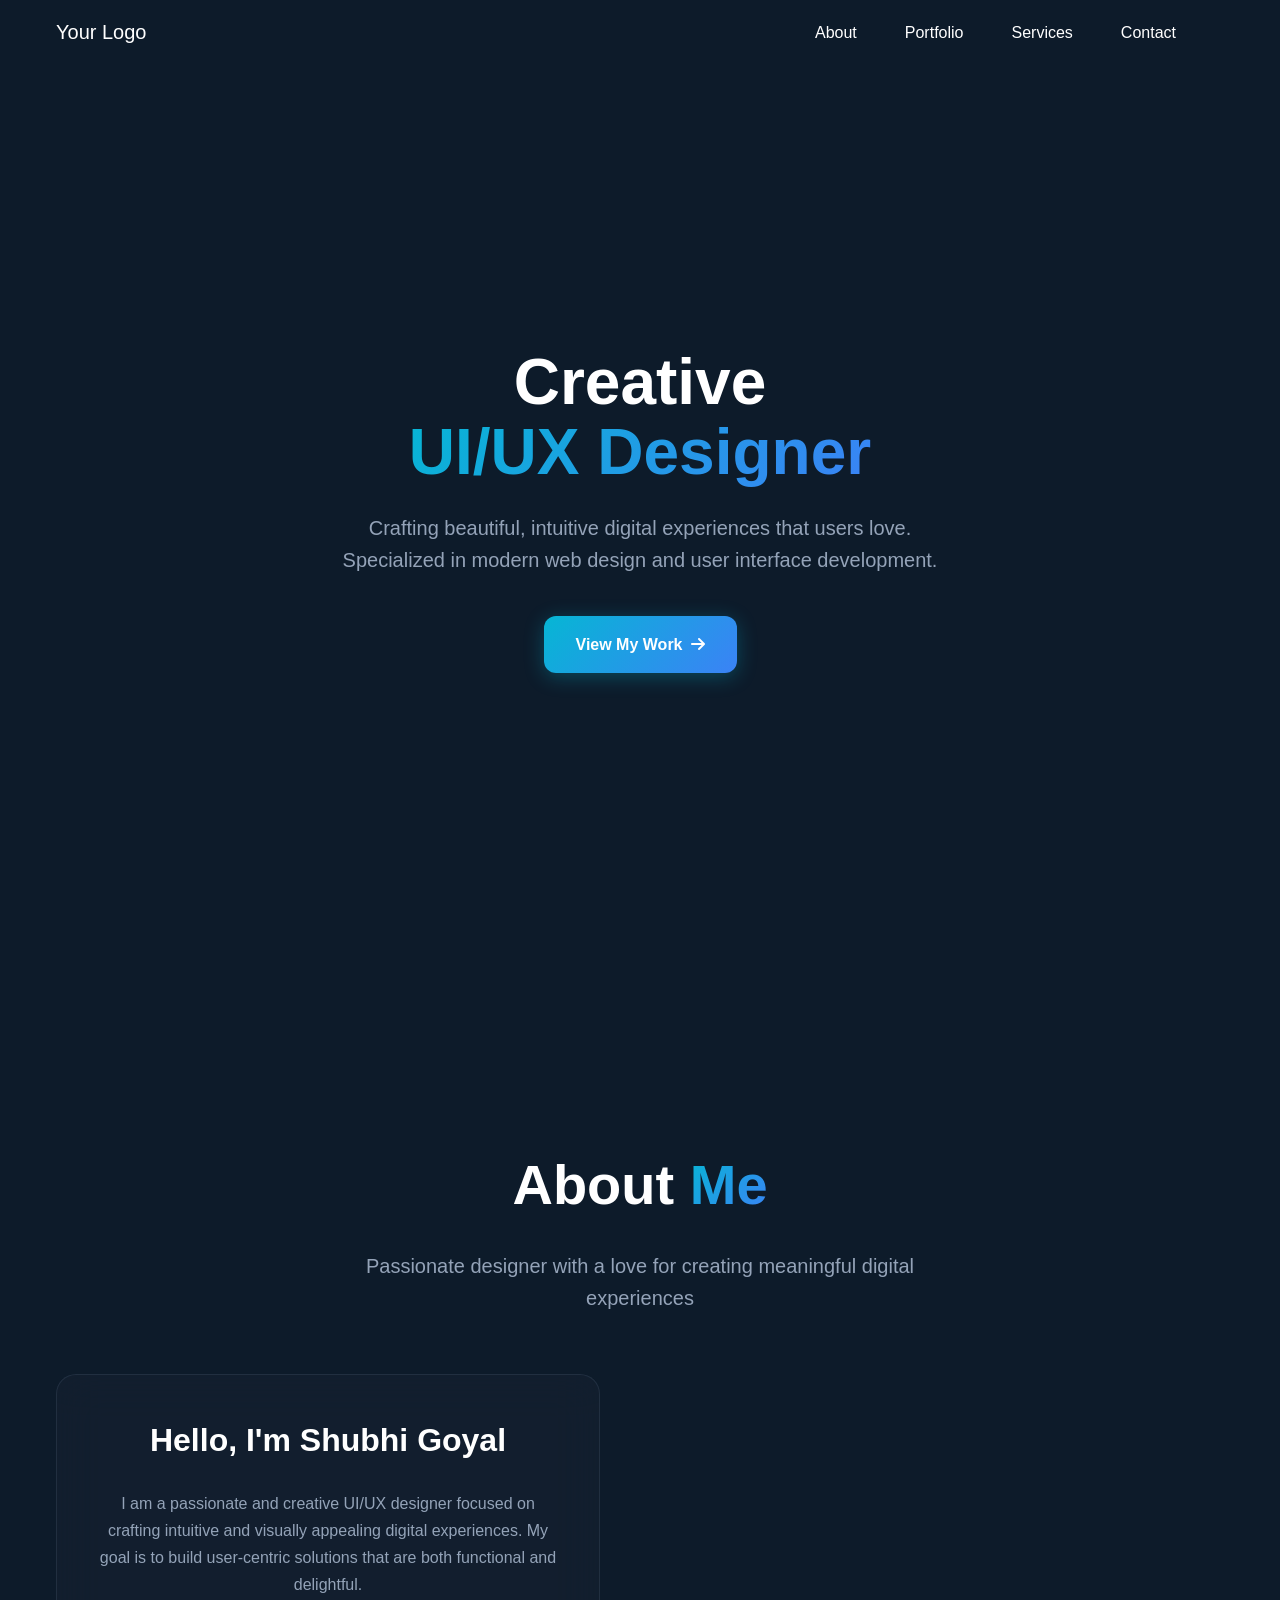
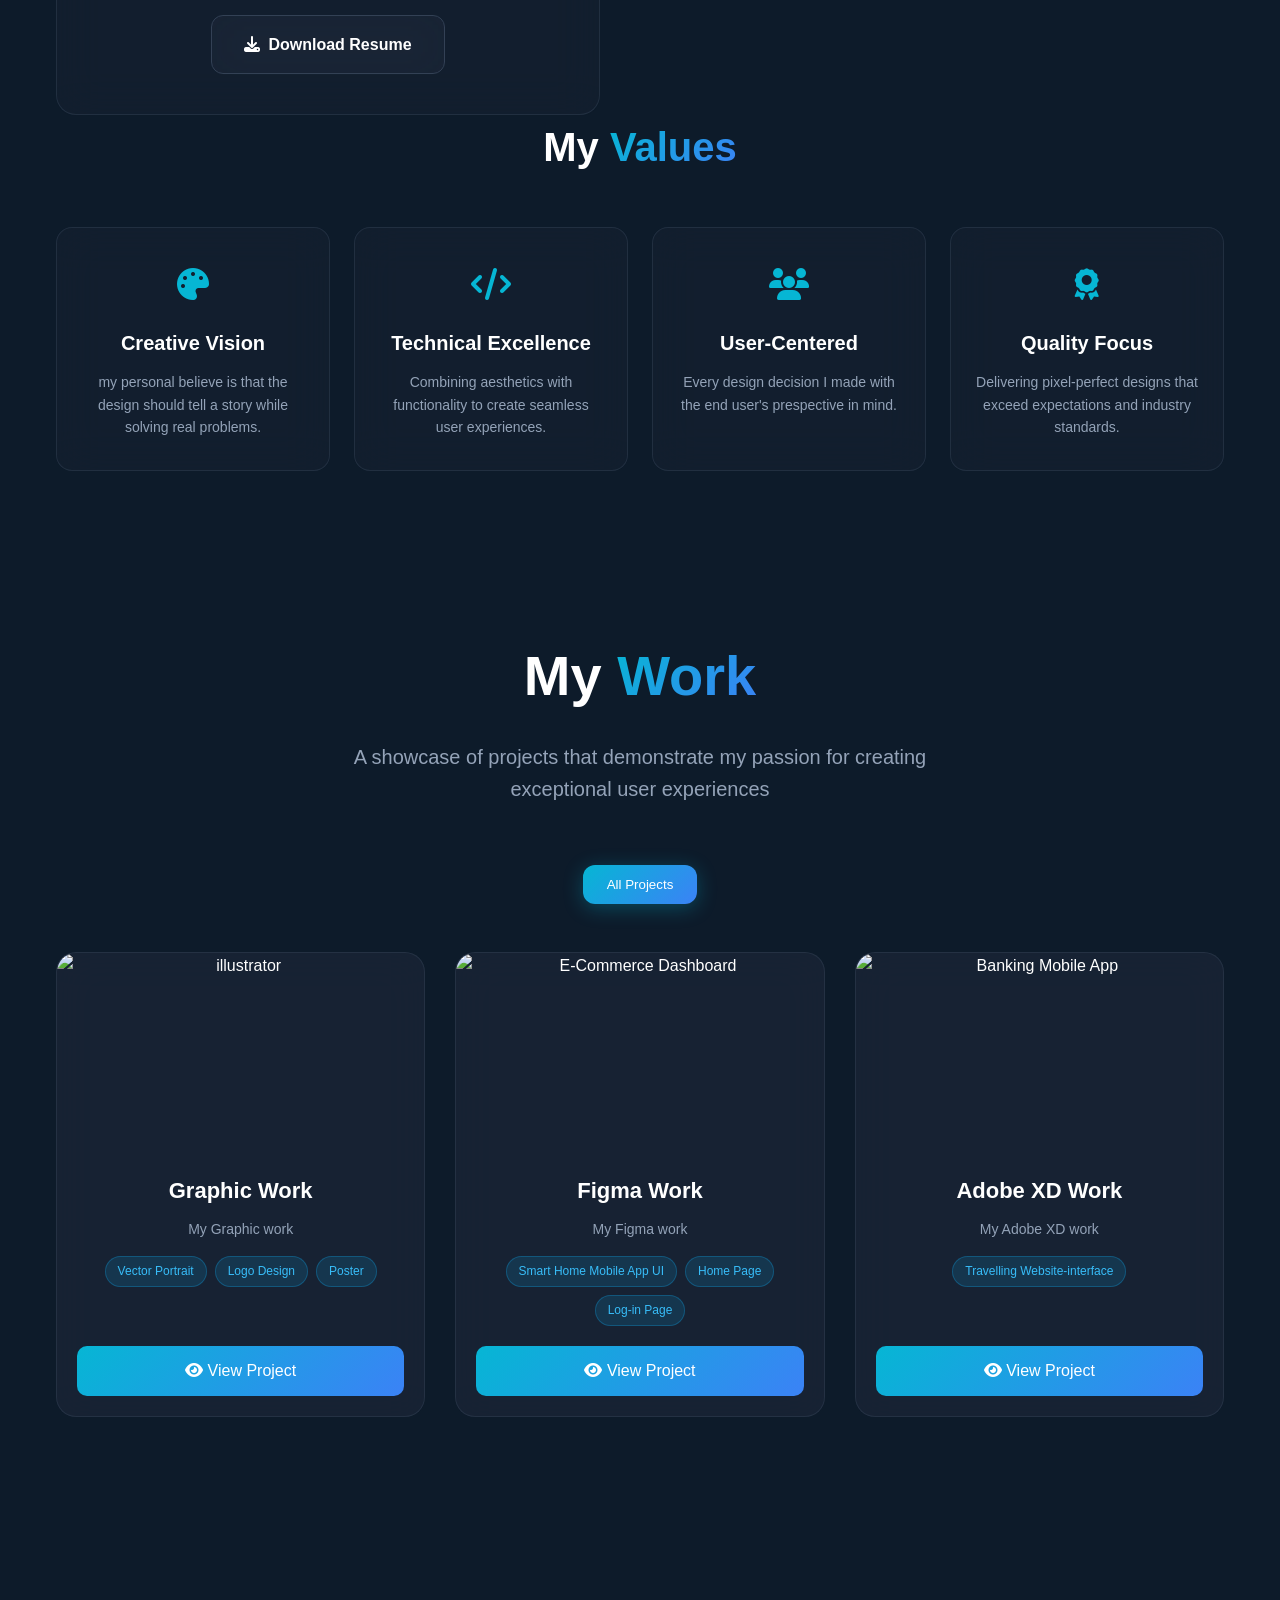
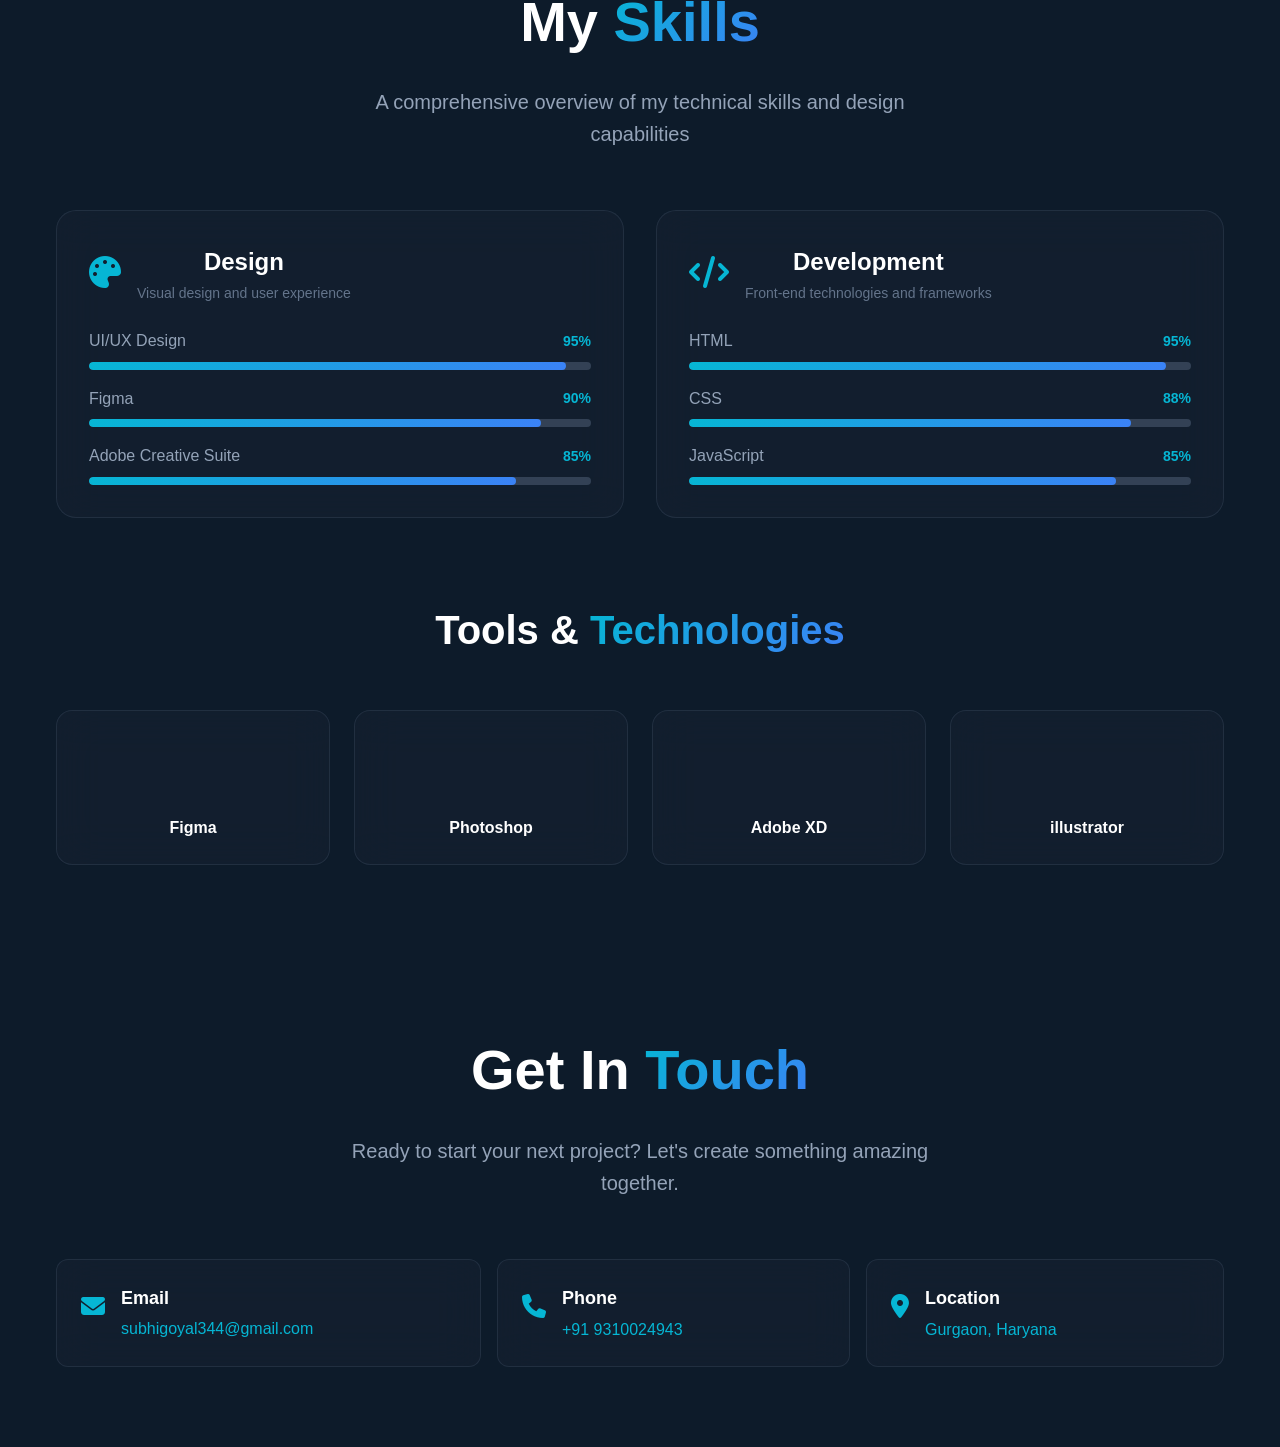
==== index.html @ f546cc97 "Add files via upload" ====
<!DOCTYPE html>
<html lang="en">
<head>
    <meta charset="UTF-8">
    <meta name="viewport" content="width=device-width, initial-scale=1.0">
    <title>Portfolio</title>
    <link rel="stylesheet" href="style.css">
    <link rel="stylesheet" href="https://cdnjs.cloudflare.com/ajax/libs/font-awesome/6.5.1/css/all.min.css">

</head>
<body>
    <nav class="nav">
        <div class="container">
            <div class="logo">
                <a href="#">Your Logo</a>
            </div>
            <div id="mainListDiv" class="main_list">
                <ul class="navlinks">
                    <li><a href="#">About</a></li>
                    <li><a href="#">Portfolio</a></li>
                    <li><a href="#">Services</a></li>
                    <li><a href="#">Contact</a></li>
                </ul>
            </div>
            <span class="navTrigger">
                <i></i>
                <i></i>
                <i></i>
            </span>
        </div>
    </nav>

    <!-- Home Section -->
     <section id="home" class="section home-section">
    <div class="container">
            <h1 class="main-title">
                    <span class="title-line">Creative</span>
                    <span class="title-line gradient-text">UI/UX Designer</span>
                </h1>
            <p class="main-description">
                    Crafting beautiful, intuitive digital experiences that users love.<br>
                    Specialized in modern web design and user interface development.
                </p>

                <div class="main-buttons">
                    <a href="#work" class="btn btn-primary">
                        View My Work
                        <i class="fas fa-arrow-right"></i>
                    </a>
                </div>
</div>
</section>

<!-- About section -->
 <section id="about" class="section about-section">
    <div class="container">
        <div class="section-header">
                <h2 class="section-title">
                    About <span class="gradient-text">Me</span>
                </h2>
                <p class="section-subtitle">
                    Passionate designer with a love for creating meaningful digital experiences
                </p>
            </div>
    

    <div class="about-sec">
                <div class="about-content">
                    <div class="about-text">
                        <div class="box">
                            <h3>Hello, I'm Shubhi Goyal</h3>
                            <div class="about-description">
                                <p>
                                    I am a passionate and creative UI/UX designer focused on crafting intuitive and
                                    visually appealing digital experiences. My goal is to build user-centric solutions
                                    that are both functional and delightful.
                                </p>

                                </p>
                                <a href="resume/SHUBHI_GOYAL_FlowCV.pdf" download="" class="btn btn-secondary">
                        <i class="fas fa-download"></i>
                        Download Resume
                                </a>
                            </div>
                        </div>
                    </div>

                </div>
                <div class="about-image">
                   <img src="./img/main.profile.png" alt="">
                </div>

            </div>
                <div class="values-section">
                <h3 class="values-title">
                    My <span class="gradient-text">Values</span>
                </h3>
                <div class="values-grid">
                    <div class="value-box">
                        <div class="value-icon">
                            <i class="fas fa-palette"></i>
                        </div>
                        <h4>Creative Vision</h4>
                        <p>my personal believe is that the design should tell a story while solving real problems.</p>
                    </div>
                    <div class="value-box">
                        <div class="value-icon">
                            <i class="fas fa-code"></i>
                        </div>
                        <h4>Technical Excellence</h4>
                        <p>Combining aesthetics with functionality to create seamless user experiences.</p>
                    </div>
                    <div class="value-box">
                        <div class="value-icon">
                            <i class="fas fa-users"></i>
                        </div>
                        <h4>User-Centered</h4>
                        <p>Every design decision I made with the end user's prespective in mind.</p>
                    </div>

                    <div class="value-box">
                        <div class="value-icon">
                            <i class="fas fa-award"></i>
                        </div>
                        <h4>Quality Focus</h4>
                        <p>Delivering pixel-perfect designs that exceed expectations and industry standards.</p>
                    </div>
                </div>
            </div>
</div>
 </section>

 <!-- Work Section -->
    <section id="work" class="section work-section">
        <div class="container">
            <div class="section-header">
                <h2 class="section-title">
                    My <span class="gradient-text">Work</span>
                </h2>
                <p class="section-subtitle">
                    A showcase of projects that demonstrate my passion for creating exceptional user experiences
                </p>
            </div>

            <div class="filter-tabs">
                <button class="filter-btn active" data-filter="all">All Projects</button>
            </div>

            <div class="projects-grid">
                <div class="project-box" data-category="illustrator">
                    <div class="project-image">
                        <img src="img/graphicwork1.png"
                            alt="illustrator">
                        
                    </div>
                    <div class="project-content">
                        <h3 class="project-title">Graphic Work</h3>
                        <p class="project-description">My Graphic work</p>
                        <div class="project-tags">
                            <span class="tag">Vector Portrait</span>
                            <span class="tag">Logo Design</span>
                            <span class="tag">Poster</span>
                        </div>
                        <a href="graphicwork.html" class="project-btn">
                            <i class="fas fa-eye"></i>
                            View Project
                        </a>
                    </div>
                </div>

                <div class="project-box" data-category="Figma">
                    <div class="project-image">
                        <img src="img/figmawork1.png"
                            alt="E-Commerce Dashboard">
                        
                    </div>
                    <div class="project-content">
                        <h3 class="project-title">Figma Work</h3>
                        <p class="project-description">My Figma work</p>
                        <div class="project-tags">
                            <span class="tag">Smart Home Mobile App UI</span>
                            <span class="tag">Home Page</span>
                            <span class="tag">Log-in Page</span>
                        </div>
                        <a href="figma.html" class="project-btn">
                            <i class="fas fa-eye"></i>
                            View Project
                        </a>
                    </div>
                </div>

                <div class="project-box" data-category="Adobe XD">
                    <div class="project-image">
                        <img src="img/xdwork.png"
                            alt="Banking Mobile App">
                        
                    </div>
                    <div class="project-content">
                        <h3 class="project-title">Adobe XD Work</h3>
                        <p class="project-description">My Adobe XD work</p>
                        <div class="project-tags">
                            <span class="tag">Travelling Website-interface</span>
                        </div>
                        <a href="adobexd.html" class="project-btn">
                            <i class="fas fa-eye"></i>
                            View Project
                        </a>
                    </div>
                </div>

                <!-- <div class="project-box" data-category="frontend">
                    <div class="project-image">
                        <img src="img/fruntend.jpg"
                            alt="SaaS Landing Page">
                        
                    </div>
                    <div class="project-content">
                        <h3 class="project-title">Frontend</h3>
                        <p class="project-description">My Frontend work</p>
                        <div class="project-tags">
                            <span class="tag">Gym website</span>
                        </div>
                        <a href="" class="project-btn">
                            <i class="fas fa-eye"></i>
                            View Project
                        </a>
                    </div>
                </div> -->
 </div>
        </div>
    </section>


     <!-- Skills Section -->
    <section id="skills" class="section skills-section">
        <div class="container">
            <div class="section-header">
                <h2 class="section-title">
                    My <span class="gradient-text">Skills</span>
                </h2>
                <p class="section-subtitle">
                    A comprehensive overview of my technical skills and design capabilities
                </p>
            </div>

            <div class="skills-grid">
                <div class="skill-category">
                    <div class="category-header">
                        <div class="category-icon">
                            <i class="fas fa-palette"></i>
                        </div>
                        <div>
                            <h3>Design</h3>
                            <p>Visual design and user experience</p>
                        </div>
                    </div>
                    <div class="skills-list">
                        <div class="skill-item">
                            <div class="skill-info">
                                <span>UI/UX Design</span>
                                <span>95%</span>
                            </div>
                            <div class="skill-bar">
                                <div class="skill-progress" style="width: 95%"></div>
                            </div>
                        </div>
                        <div class="skill-item">
                            <div class="skill-info">
                                <span>Figma</span>
                                <span>90%</span>
                            </div>
                            <div class="skill-bar">
                                <div class="skill-progress" style="width: 90%"></div>
                            </div>
                        </div>
                        <div class="skill-item">
                            <div class="skill-info">
                                <span>Adobe Creative Suite</span>
                                <span>85%</span>
                            </div>
                            <div class="skill-bar">
                                <div class="skill-progress" style="width: 85%"></div>
                            </div>
                        </div>
                    </div>
                </div>

                <div class="skill-category">
                    <div class="category-header">
                        <div class="category-icon">
                            <i class="fas fa-code"></i>
                        </div>
                        <div>
                            <h3>Development</h3>
                            <p>Front-end technologies and frameworks</p>
                        </div>
                    </div>
                    <div class="skills-list">
                        <div class="skill-item">
                            <div class="skill-info">
                                <span>HTML</span>
                                <span>95%</span>
                            </div>
                            <div class="skill-bar">
                                <div class="skill-progress" style="width: 95%"></div>
                            </div>
                        </div>
                        <div class="skill-item">
                            <div class="skill-info">
                                <span>CSS</span>
                                <span>88%</span>
                            </div>
                            <div class="skill-bar">
                                <div class="skill-progress" style="width: 88%"></div>
                            </div>
                        </div>
                        <div class="skill-item">
                            <div class="skill-info">
                                <span>JavaScript</span>
                                <span>85%</span>
                            </div>
                            <div class="skill-bar">
                                <div class="skill-progress" style="width: 85%"></div>
                            </div>
                        </div>
                    </div>
                </div>
            </div>

            <div class="tools-section">
                <h3 class="tools-title">
                    Tools & <span class="gradient-text">Technologies</span>
                </h3>
                <div class="tools-grid">
                    <div class="tool-item">
                        <div class="tool-icon figma-gradient">
                            <i class=""></i>
                        </div>
                        <h4>Figma</h4>
                    </div>
                    <div class="tool-item">
                        <div class="tool-icon photoshop-gradient">
                            <i class=""></i>
                        </div>
                        <h4>Photoshop</h4>
                    </div>
                    <div class="tool-item">
                        <div class="tool-icon adobe-gradient">
                            <i class=""></i>
                        </div>
                        <h4>Adobe XD</h4>
                    </div>
                    <div class="tool-item">
                        <div class="tool-icon illustrator-gradient">
                            <i class=""></i>
                        </div>
                        <h4>illustrator</h4>
                    </div>
                </div>
            </div>
        </div>
    </section>



    <!-- Contact Section -->
    <section id="contact" class="section contact-section">
        <div class="container">
            <div class="section-header">
                <h2 class="section-title">
                    Get In <span class="gradient-text">Touch</span>
                </h2>
                <p class="section-subtitle">
                    Ready to start your next project? Let's create something amazing together.
                </p>
            </div>
            
                
                
                <div class="contact-info">
                        <div class="contact-method">
                            <div class="method-icon">
                                <i class="fas fa-envelope"></i>
                            </div>
                            <div class="method-info">
                                <h4>Email</h4>
                                <!-- <p>Drop me a line anytime</p> -->
                                <span>subhigoyal344@gmail.com</span>
                            </div>
                        </div>
                        
                        <div class="contact-method">
                            <div class="method-icon">
                                <i class="fas fa-phone"></i>
                            </div>
                            <div class="method-info">
                                <h4>Phone</h4>
                                <!-- <p>Call for urgent projects</p> -->
                                <span>+91 9310024943</span>
                            </div>
                        </div>
                        
                        <div class="contact-method">
                            <div class="method-icon">
                                <i class="fas fa-map-marker-alt"></i>
                            </div>
                            <div class="method-info">
                                <h4>Location</h4>
                                <!-- <p>Based in India</p> -->
                                <span>Gurgaon, Haryana</span>
                            </div>
                        </div>
            </div>
        </div>
    </section> 
   <script src="https://ajax.googleapis.com/ajax/libs/jquery/3.1.1/jquery.min.js"></script>

    <script>
        $(window).scroll(function() {
            if ($(document).scrollTop() > 50) {
                $('.nav').addClass('affix');
                console.log("OK");
            } else {
                $('.nav').removeClass('affix');
            }
        });
        
        $('.navTrigger').click(function () {
        $(this).toggleClass('active');
        console.log("Clicked menu");
        $("#mainListDiv").toggleClass("show_list");
        $("#mainListDiv").fadeIn();

});
</script>

</body>
</html>
---- style.css ----
*{
margin:0;
padding:0;
box-sizing:border-box;
font-family:sans-serif;
}

html {
    scroll-behavior: smooth;
}

body {
    font-family: 'Inter', -apple-system, BlinkMacSystemFont, 'Segoe UI', Roboto, sans-serif;
    line-height: 1.6;
    color: #ffffff;
    background: linear-gradient(135deg, #0f172a 0%, #1e293b 50%, #0f172a 100%);
    min-height: 100vh;
}

/* Utility Classes */
.container {
    max-width: 1200px;
    margin: 0 auto;
    padding: 0 16px;
}

.gradient-text {
    background: linear-gradient(135deg, #06b6d4, #3b82f6);
    -webkit-background-clip: text;
    -webkit-text-fill-color: transparent;
    background-clip: text;
}

.section {
    /* min-height: 100vh; */
    padding: 80px 0px !important;
    position: relative;
}

.section-header {
    text-align: center;
    margin-bottom: 60px;
}

.section-title {
    font-size: 3.5rem;
    font-weight: 700;
    margin-bottom: 20px;
    opacity: 0;
    animation: slideUp 0.8s ease-out 0.2s forwards;
}

.section-subtitle {
    font-size: 1.25rem;
    color: #94a3b8;
    max-width: 600px;
    margin: 0 auto;
    opacity: 0;
    animation: slideUp 0.8s ease-out 0.4s forwards;
}

/* Navigation */

.nav {
    width: 100%;
    height: 65px;
    position: fixed;
    line-height: 65px;
    text-align: center;
    z-index: 9999;
}


.affix {
    padding: 0;
    background-color: #111111c2;
}


.nav div.logo {
    float: left;
    width: auto;
    height: auto;
}

.nav div.logo a {
    text-decoration: none;
    color: #fff;
    font-size: 20px;
}

.nav div.logo a:hover {
    color: #ccc;
}

.nav div.main_list {
    height: 65px;
    float: right;
}

.nav div.main_list ul {
    width: 100%;
    height: 65px;
    display: flex;
    list-style: none;
    margin: 0;
    padding: 0;
}

.nav div.main_list ul li {
    width: auto;
    height: 65px;
    padding: 0;
    padding-right: 3rem;
}

.nav div.main_list ul li a {
    text-decoration: none;
    color: #fff;
    line-height: 65px;
    font-size: 16px;
    
}

.nav div.main_list ul li a:hover {
    color: #ccc;
}


body{
background:#0f172a;
color:white;
}

/* home section */
.home-section .container{
    height: 100vh;
    width: 100%;
    padding-top: 20px;
    display: flex;
    justify-content: center;
    flex-direction: column;
    text-align: center;
    align-items: center;
}
.main-title{
    position: relative;
    /* height: 100vh; */
    text-align: center;
    justify-content: center;
    align-items: center;
    text-align: center;
    font-size: 64px;
    font-weight: 700;
    line-height: 1.1;
    margin-bottom: 24px;
}
.title-line{
    display: block;
    /* margin-bottom: 10px; */
}
.title-line:first-child {
    animation: slideUp 0.8s ease-out 0.2s forwards;
}

.title-line:last-child {
    animation: slideUp 0.8s ease-out 0.4s forwards;
}

.main-description {
    font-size: 20px;
    color: #94a3b8;
    margin-bottom: 40px;
    line-height: 1.6;
    /* opacity: 0; */
    animation: slideUp 0.8s ease-out 0.6s forwards;
}

.main-buttons {
    display: flex;
    gap: 16px;
    justify-content: center;
    margin-bottom: 60px;
    opacity: 0;
    animation: slideUp 0.8s ease-out 1s forwards;
}

.btn {
    display: inline-flex;
    align-items: center;
    gap: 8px;
    padding: 16px 32px;
    border-radius: 12px;
    font-weight: 600;
    text-decoration: none;
    border: none;
    cursor: pointer;
    transition: all 0.3s ease;
    font-size: 1rem;
}

.btn-primary {
    background: linear-gradient(135deg, #06b6d4, #3b82f6);
    color: #ffffff;
    box-shadow: 0 4px 20px rgba(6, 182, 212, 0.3);
}

.btn-primary:hover {
    transform: translateY(-2px);
    box-shadow: 0 8px 30px rgba(6, 182, 212, 0.4);
}


/* About section */
.about-sec{
    display: flex;
    justify-content: space-between;
    align-items: center;
    gap: 80px;
}
.about-content {
    flex: 1;
    gap: 60px;
    align-items: center;
    display: flex;
    max-width: 600px;
    /* margin-left: 40px; */
}

.box{
    background: rgba(30, 41, 59, 0.3);
    backdrop-filter: blur(20px);
    border: 1px solid rgba(51, 65, 85, 0.5);
    text-align: center;
    border-radius: 20px;
    padding: 40px;
    transition: all 0.3s ease;
}

.box:hover {
    border-color: rgba(6, 182, 212, 0.3);
    background: rgba(51, 65, 85, 0.3);
}

.box h3 {
    font-size: 32px;
    font-weight: 700;
    color: #ffffff;
    margin-bottom: 24px;
}

.about-description p {
    color: #94a3b8;
    margin-bottom: 16px;
    line-height: 1.7;
}
.about-text{
    flex: 1;
}

.about-image {
    display: flex;
    justify-content: center;
    flex: 1;
    margin-bottom: 80px;
    /* width: 350px;
    height: 250px;
    max-width: 100%; */
}
.about-image img{
    width: 320px;
    max-width: 100%;
}
.btn-secondary {
    background: rgba(30, 41, 59, 0.5);
    backdrop-filter: blur(20px);
    color: #ffffff;
    border: 1px solid #334155;
}

.btn-secondary:hover {
    background: rgba(51, 65, 85, 0.5);
    border-color: #475569;
    transform: translateY(-2px);
}


.values-section {
    text-align: center;
}

.values-title {
    font-size: 2.5rem;
    font-weight: 700;
    margin-bottom: 48px;
}

.values-grid {
    display: grid;
    grid-template-columns: repeat(auto-fit, minmax(250px, 1fr));
    gap: 24px;
}

.value-box {
    background: rgba(30, 41, 59, 0.3);
    backdrop-filter: blur(20px);
    border: 1px solid rgba(51, 65, 85, 0.5);
    border-radius: 16px;
    padding: 32px 24px;
    text-align: center;
    transition: all 0.3s ease;
}

.value-box:hover {
    border-color: rgba(6, 182, 212, 0.3);
    background: rgba(51, 65, 85, 0.3);
    transform: scale(1.05);
}

.value-icon {
    color: #06b6d4;
    font-size: 2rem;
    margin-bottom: 16px;
    transition: transform 0.3s ease;
}

.value-box:hover .value-icon {
    transform: scale(1.1);
}

.value-box h4 {
    font-size: 1.25rem;
    font-weight: 600;
    color: #ffffff;
    margin-bottom: 12px;
}

.value-box p {
    color: #94a3b8;
    font-size: 0.875rem;
    line-height: 1.6;
}



/* Work Section */
.projects-grid a{
    text-decoration: none;
}
.filter-tabs {
    display: flex;
    justify-content: center;
    gap: 16px;
    margin-bottom: 48px;
    flex-wrap: wrap;
}

.filter-btn {
    padding: 12px 24px;
    border-radius: 12px;
    border: none;
    background: rgba(30, 41, 59, 0.5);
    color: #94a3b8;
    font-weight: 500;
    cursor: pointer;
    transition: all 0.3s ease;
}

.filter-btn.active,
.filter-btn:hover {
    background: linear-gradient(135deg, #06b6d4, #3b82f6);
    color: #ffffff;
    box-shadow: 0 4px 20px rgba(6, 182, 212, 0.3);
}

.projects-grid{
    display: grid;
    grid-template-columns: repeat(auto-fit,minmax(300px,1fr));
    gap: 30px;
    margin-top: 40px;
}
.project-box{
background:rgba(30,41,59,0.6);
border:1px solid rgba(51,65,85,0.5);
border-radius:20px;
overflow:hidden;
transition:all 0.4s ease;
backdrop-filter:blur(20px);

display:flex;
flex-direction:column;
height:100%;
}
.project-box:hover{
    transform: translateY(-10px)scale(1.02);
    box-shadow: 0 20px 40px rgba(0,0,0,0.4);
}
.project-image{
    position: relative;
    overflow: hidden;
}
.project-image img{
    width:100%;
    height:200px;
    object-fit:cover;
    display: block;
    transition: transform 0.4s ease;
}
.project-box:hover img{
    transform: scale(1.08);
}
.project-content{
padding:20px;
text-align:center;
display:flex;
flex-direction:column;
flex-grow:1;
}
.project-title{
font-size:22px;
font-weight:600;
color:#ffffff;
margin-bottom:10px;
}
.project-description{
color:#94a3b8;
font-size:14px;
margin-bottom:15px;
}
.project-tags{
display:flex;
flex-wrap:wrap;
gap:8px;
justify-content:center;
margin-bottom:20px;
}

.tag{
padding:5px 12px;
background:rgba(14,165,233,0.15);
border:1px solid rgba(14,165,233,0.3);
border-radius:20px;
font-size:12px;
color:#38bdf8;
}
.project-btn{
display:inline-block;
width:100%;
padding:12px;
border-radius:10px;
background:linear-gradient(135deg,#06b6d4,#3b82f6);
color:white;
text-decoration:none;
font-weight:500;
transition:0.3s;
margin-top: auto;
}
.project-btn:hover{
transform:translateY(-3px);
box-shadow:0 10px 25px rgba(59,130,246,0.4);
}

/* skils-section */
.skills-grid {
    display: grid;
    grid-template-columns: repeat(auto-fit, minmax(400px, 1fr));
    gap: 32px;
    margin-bottom: 80px;
}

.skill-category {
    background: rgba(30, 41, 59, 0.3);
    backdrop-filter: blur(20px);
    border: 1px solid rgba(51, 65, 85, 0.5);
    border-radius: 20px;
    padding: 32px;
    transition: all 0.3s ease;
}

.skill-category:hover {
    border-color: rgba(6, 182, 212, 0.3);
}

.category-header {
    display: flex;
    align-items: center;
    gap: 16px;
    margin-bottom: 24px;
}

.category-icon {
    color: #06b6d4;
    font-size: 2rem;
}

.category-header h3 {
    font-size: 1.5rem;
    font-weight: 700;
    color: #ffffff;
}

.category-header p {
    color: #64748b;
    font-size: 0.875rem;
}

.skills-list {
    display: flex;
    flex-direction: column;
    gap: 16px;
}

.skill-item {
    transition: transform 0.3s ease;
}

.skill-item:hover {
    transform: translateX(8px);
}

.skill-info {
    display: flex;
    justify-content: space-between;
    align-items: center;
    margin-bottom: 8px;
}

.skill-info span:first-child {
    color: #94a3b8;
    font-weight: 500;
}

.skill-info span:last-child {
    color: #06b6d4;
    font-weight: 600;
    font-size: 0.875rem;
}

.skill-bar {
    width: 100%;
    height: 8px;
    background: #334155;
    border-radius: 4px;
    overflow: hidden;
}

.skill-progress {
    height: 100%;
    background: linear-gradient(135deg, #06b6d4, #3b82f6);
    border-radius: 4px;
    transition: all 1s ease;
    animation: expandWidth 1.5s ease-out forwards;
}

.tools-section {
    text-align: center;
}

.tools-title {
    font-size: 2.5rem;
    font-weight: 700;
    margin-bottom: 48px;
}

.tools-grid {
    display: grid;
    grid-template-columns: repeat(auto-fit, minmax(150px, 1fr));
    gap: 24px;
}

.tool-item {
    background: rgba(30, 41, 59, 0.3);
    backdrop-filter: blur(20px);
    border: 1px solid rgba(51, 65, 85, 0.5);
    border-radius: 16px;
    padding: 24px;
    text-align: center;
    transition: all 0.3s ease;
}

.tool-item:hover {
    border-color: rgba(6, 182, 212, 0.3);
    transform: scale(1.05);
}

.tool-icon {
    width: 64px;
    height: 64px;
    border-radius: 12px;
    display: flex;
    align-items: center;
    justify-content: center;
    margin: 0 auto 16px;
    font-size: 2rem;
    color: #ffffff;
    transition: transform 0.3s ease;
}

.tool-item:hover .tool-icon {
    transform: scale(1.1);
}

.figma-gradient {
  background: linear-gradient(135deg, #3b6f9a, #00c8ff);
  background-image: url('https://cdn.prod.website-files.com/64f6a7b65b5aa4b4fbca8590/64f6dc2d7e56444752b9d4a2_figma-3d-logo.svg'); /* Replace with the actual path */
  background-size: 64px 64px; /* Adjust size as needed */
  background-repeat: no-repeat;
  background-position: center;
}
.photoshop-gradient {
  background: linear-gradient(135deg, #001e36, #00c8ff);
  background-image: url('https://upload.wikimedia.org/wikipedia/commons/a/af/Adobe_Photoshop_CC_icon.svg'); /* Replace with the actual path */
  background-size: 64px 64px; /* Adjust size as needed */
  background-repeat: no-repeat;
  background-position: center;
}
.adobe-gradient {
  background: linear-gradient(135deg, #001e36, #00c8ff);
  background-image: url('https://upload.wikimedia.org/wikipedia/commons/c/c2/Adobe_XD_CC_icon.svg'); /* Replace with the actual path */
  background-size: 64px 64px; /* Adjust size as needed */
  background-repeat: no-repeat;
  background-position: center;
}
.illustrator-gradient {
  background: linear-gradient(135deg, #001e36, #00c8ff);
  background-image: url('https://upload.wikimedia.org/wikipedia/commons/f/fb/Adobe_Illustrator_CC_icon.svg'); /* Replace with the actual path */
  background-size: 64px 64px; /* Adjust size as needed */
  background-repeat: no-repeat;
  background-position: center;
}


.tool-item h4 {
    color: #ffffff;
    font-weight: 600;
    transition: color 0.3s ease;
}

.tool-item:hover h4 {
    color: #06b6d4;
}



.contact-info {
    display: grid;
    grid-template-columns: repeat(3,auto);
    gap: 16px;
}

.contact-method {
    background: rgba(30, 41, 59, 0.3);
    backdrop-filter: blur(20px);
    border: 1px solid rgba(51, 65, 85, 0.5);
    border-radius: 12px;
    padding: 24px;
    display: flex;
    align-items: flex-start;
    gap: 16px;
    transition: all 0.3s ease;
}

.contact-method:hover {
    border-color: rgba(6, 182, 212, 0.3);
}

.method-icon {
    color: #06b6d4;
    font-size: 1.5rem;
    margin-top: 4px;
    transition: transform 0.3s ease;
}

.contact-method:hover .method-icon {
    transform: scale(1.1);
}

.method-info h4 {
    font-size: 1.125rem;
    font-weight: 600;
    color: #ffffff;
    margin-bottom: 4px;
    text-align: left;
}


.method-info span {
    color: #06b6d4;
    font-weight: 500;
}






/* Animations */
@keyframes slideUp {
    from {
        opacity: 0;
        transform: translateY(50px);
    }
    to {
        opacity: 1;
        transform: translateY(0);
    }
}



/* Responsive Design */
@media (max-width: 768px) {

    .image-row {
        display: block !important;
    }

    /* .work-section2 {
        margin: 0px !important;
    } */

   .navTrigger {
        display: block;
    }
    .nav div.logo {
        margin-left: 15px;
    }
    .nav div.main_list {
        width: 100%;
        height: 0;
        overflow: hidden;
    }
    .nav div.show_list {
        height: auto;
        display: none;
    }
    .nav div.main_list ul {
        flex-direction: column;
        width: 100%;
        height: 100vh;
        right: 0;
        left: 0;
        bottom: 0;
        background-color: #111111e6 !important;
        /*same background color of navbar*/
        background-position: center top;
    }
    .nav div.main_list ul li {
        width: 100%;
        padding-right: 0px;
    }
    .nav div.main_list ul li a {
        width: 100%;
        padding: 20px;
    }
    .nav div.media_button {
        display: block;
    }

    
.navTrigger {
    cursor: pointer;
    width: 30px;
    height: 25px;
    margin: auto;
    position: absolute;
    right: 30px;
    top: 0;
    bottom: 0;
}

.navTrigger i {
    background-color: #fff;
    border-radius: 2px;
    content: '';
    display: block;
    width: 100%;
    height: 4px;
}

.navTrigger i:nth-child(1) {
    -webkit-animation: outT 0.8s backwards;
    animation: outT 0.8s backwards;
    -webkit-animation-direction: reverse;
    animation-direction: reverse;
}

.navTrigger i:nth-child(2) {
    margin: 5px 0;
    -webkit-animation: outM 0.8s backwards;
    animation: outM 0.8s backwards;
    -webkit-animation-direction: reverse;
    animation-direction: reverse;
}

.navTrigger i:nth-child(3) {
    -webkit-animation: outBtm 0.8s backwards;
    animation: outBtm 0.8s backwards;
    -webkit-animation-direction: reverse;
    animation-direction: reverse;
}

.navTrigger.active i:nth-child(1) {
    -webkit-animation: inT 0.8s forwards;
    animation: inT 0.8s forwards;
}

.navTrigger.active i:nth-child(2) {
    -webkit-animation: inM 0.8s forwards;
    animation: inM 0.8s forwards;
}

.navTrigger.active i:nth-child(3) {
    -webkit-animation: inBtm 0.8s forwards;
    animation: inBtm 0.8s forwards;
}

@-webkit-keyframes inM {
    50% {
        -webkit-transform: rotate(0deg);
    }
    100% {
        -webkit-transform: rotate(45deg);
    }
}

@keyframes inM {
    50% {
        transform: rotate(0deg);
    }
    100% {
        transform: rotate(45deg);
    }
}

@-webkit-keyframes outM {
    50% {
        -webkit-transform: rotate(0deg);
    }
    100% {
        -webkit-transform: rotate(45deg);
    }
}

@keyframes outM {
    50% {
        transform: rotate(0deg);
    }
    100% {
        transform: rotate(45deg);
    }
}

@-webkit-keyframes inT {
    0% {
        -webkit-transform: translateY(0px) rotate(0deg);
    }
    50% {
        -webkit-transform: translateY(9px) rotate(0deg);
    }
    100% {
        -webkit-transform: translateY(9px) rotate(135deg);
    }
}

@keyframes inT {
    0% {
        transform: translateY(0px) rotate(0deg);
    }
    50% {
        transform: translateY(9px) rotate(0deg);
    }
    100% {
        transform: translateY(9px) rotate(135deg);
    }
}

@-webkit-keyframes outT {
    0% {
        -webkit-transform: translateY(0px) rotate(0deg);
    }
    50% {
        -webkit-transform: translateY(9px) rotate(0deg);
    }
    100% {
        -webkit-transform: translateY(9px) rotate(135deg);
    }
}

@keyframes outT {
    0% {
        transform: translateY(0px) rotate(0deg);
    }
    50% {
        transform: translateY(9px) rotate(0deg);
    }
    100% {
        transform: translateY(9px) rotate(135deg);
    }
}

@-webkit-keyframes inBtm {
    0% {
        -webkit-transform: translateY(0px) rotate(0deg);
    }
    50% {
        -webkit-transform: translateY(-9px) rotate(0deg);
    }
    100% {
        -webkit-transform: translateY(-9px) rotate(135deg);
    }
}

@keyframes inBtm {
    0% {
        transform: translateY(0px) rotate(0deg);
    }
    50% {
        transform: translateY(-9px) rotate(0deg);
    }
    100% {
        transform: translateY(-9px) rotate(135deg);
    }
}

@-webkit-keyframes outBtm {
    0% {
        -webkit-transform: translateY(0px) rotate(0deg);
    }
    50% {
        -webkit-transform: translateY(-9px) rotate(0deg);
    }
    100% {
        -webkit-transform: translateY(-9px) rotate(135deg);
    }
}

@keyframes outBtm {
    0% {
        transform: translateY(0px) rotate(0deg);
    }
    50% {
        transform: translateY(-9px) rotate(0deg);
    }
    100% {
        transform: translateY(-9px) rotate(135deg);
    }
}


    .main-title{
        font-size: 36px;
        line-height: 1.2;
    }
    .main-description{
        font-size: 16px;
        padding: 0 10px;
    }

    .section-title {
        font-size: 2.5rem;
    }

    .hero-title {
        font-size: 2.5rem;
    }

    .hero-buttons {
        flex-direction: column;
        align-items: center;
    }

    .hero-stats {
        grid-template-columns: 1fr;
        gap: 24px;
    }
    .about-sec{
        flex-direction: column;
        text-align: center;
    }
    .about-image{
        margin-top: 30px;
    }

    .about-content {
        grid-template-columns: 1fr;
        gap: 40px;
    }

    .contact-info {
        grid-template-columns: 1fr;
        gap: 40px;
        padding: 0 20px;
    }

    .form-row {
        grid-template-columns: 1fr;
    }

    .skills-grid {
        grid-template-columns: 1fr;
    }

    .projects-grid {
        grid-template-columns: 1fr;
    }

    .tools-grid {
        grid-template-columns: repeat(2, 1fr);
    }

    .values-grid {
        grid-template-columns: 1fr;
    }
}

@media (max-width: 480px) {
    .container {
        padding-left: 20px;
        padding-right: 20px;
    }

    .section {
        padding: 60px 0;
    }

    .section-title {
        font-size: 2rem;
    }

    .hero-title {
        font-size: 2rem;
    }

    .hero-description {
        font-size: 1rem;
    }

    .btn {
        padding: 12px 24px;
        font-size: 0.875rem;
    }

    .card {
        padding: 24px;
    }

    .contact-form-container {
        padding: 24px;
    }

    .profile-placeholder {
        width: 280px;
        height: 280px;
    }
}





/* second-page */

.heading h1{
    text-align: center; 
    color: white ;
}


.work-section1{
    padding-top: 20px;
}
.work-section2{
    margin: 3%;
    /* From https://css.glass */
background: rgba(255, 255, 255, 0.16);
border-radius: 16px;
box-shadow: 0 4px 30px rgba(0, 0, 0, 0.1);
backdrop-filter: blur(3.7px);
-webkit-backdrop-filter: blur(3.7px);
border: 1px solid rgba(255, 255, 255, 0.17);
padding: 2%;
height: 100%;
min-height: 100vh;
    
}

/* .box2 img{
    width: 350px;
    height: 300px;
    position: relative;
    top: 0;
     transition: all 0.3s ease-in-out;
    
}
.box2{
    
    padding: 0px 20px;  
    margin: 10px 20px;
    text-align: center;
    
}
.box2 img:hover{
    top: -30px;

}

.slideshow {
  display: flex;
  justify-content: center;
  align-items: center;
  gap: 20px; 
} */

body {
  background-color: #0d1b2a;
  color: white;
  text-align: center;
  font-family: Arial, sans-serif;
}

/* arrange images horizontally */
.image-row {
  display: flex;
  justify-content: center; /* centers horizontally */
  align-items: center;     /* aligns vertically */
  gap: 20px;               /* space between images */
  margin-top: 50px;
}

/* image styling */
.image-row img {
  width: 400px;  /* adjust size */
  height: 300px;
  border-radius: 10px;
  box-shadow: 0 4px 10px rgba(0,0,0,0.4);
  transition: transform 0.3s ease;
}

.image-row img:hover {
  transform: scale(1.05);
}

.video-box{
    height: 100vh;
    width: 100%;
    overflow: hidden;
    border-radius: 15px;
}

.video-box video{
    width: 100%;
    height: 100%;
    object-fit: cover;
    display: block;
    transform: scale(1);
    transition: 0.4s;
}

.video-box:hover video{
    transform: scale(1.05);
}


/* figma css */
.figma-link{
    color: #7f71cf;
}
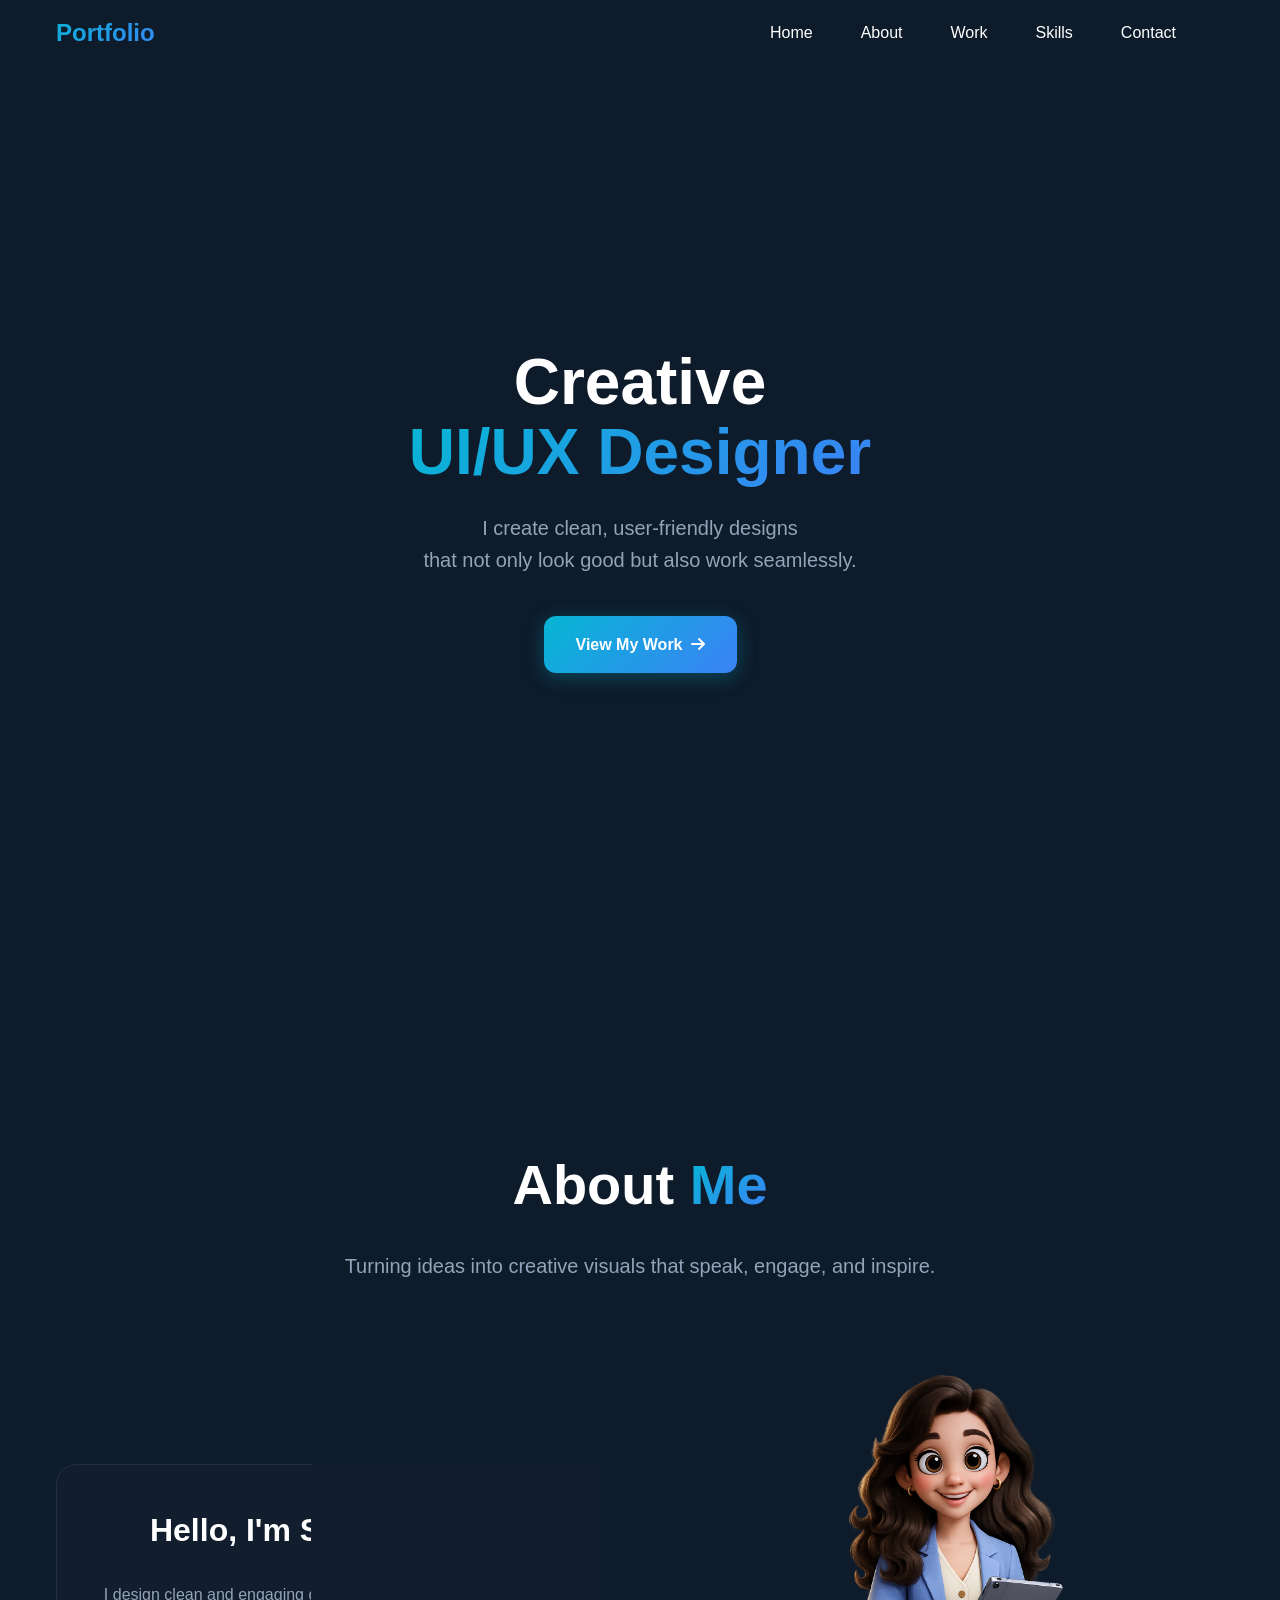
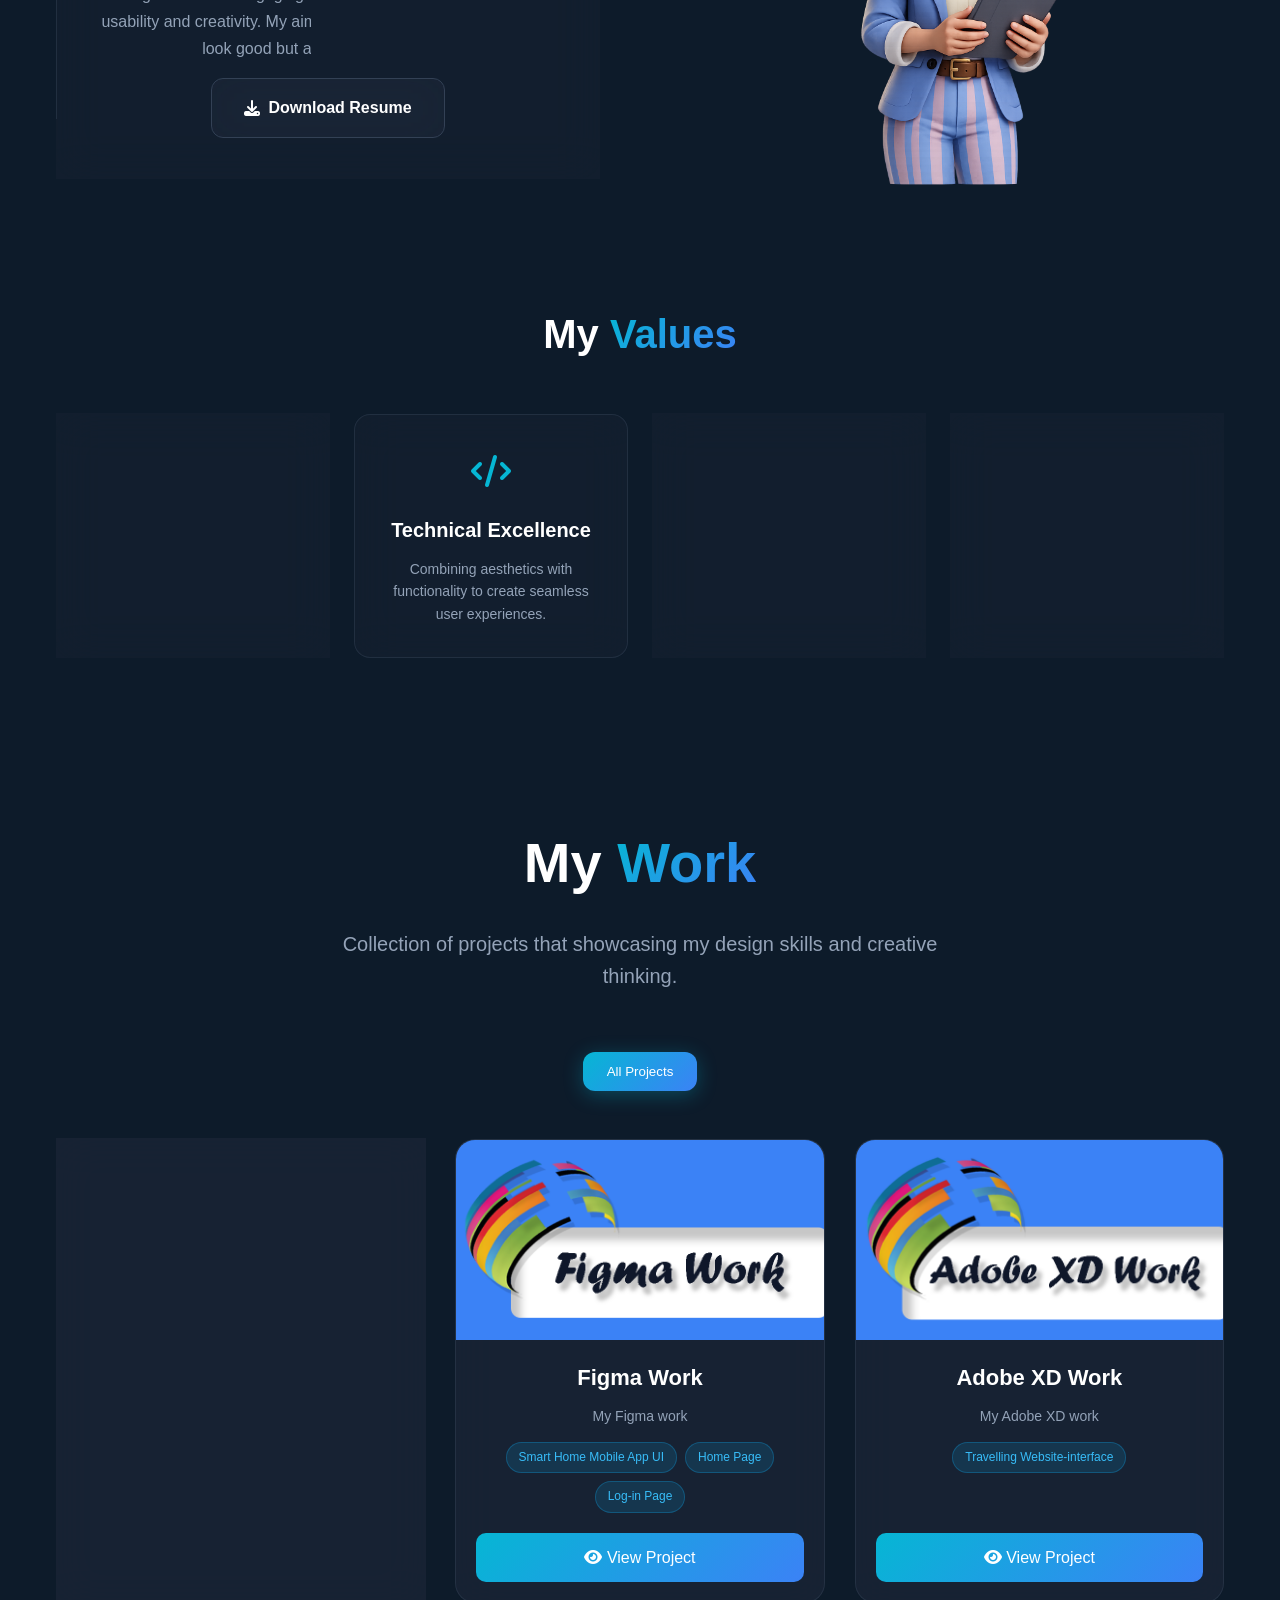
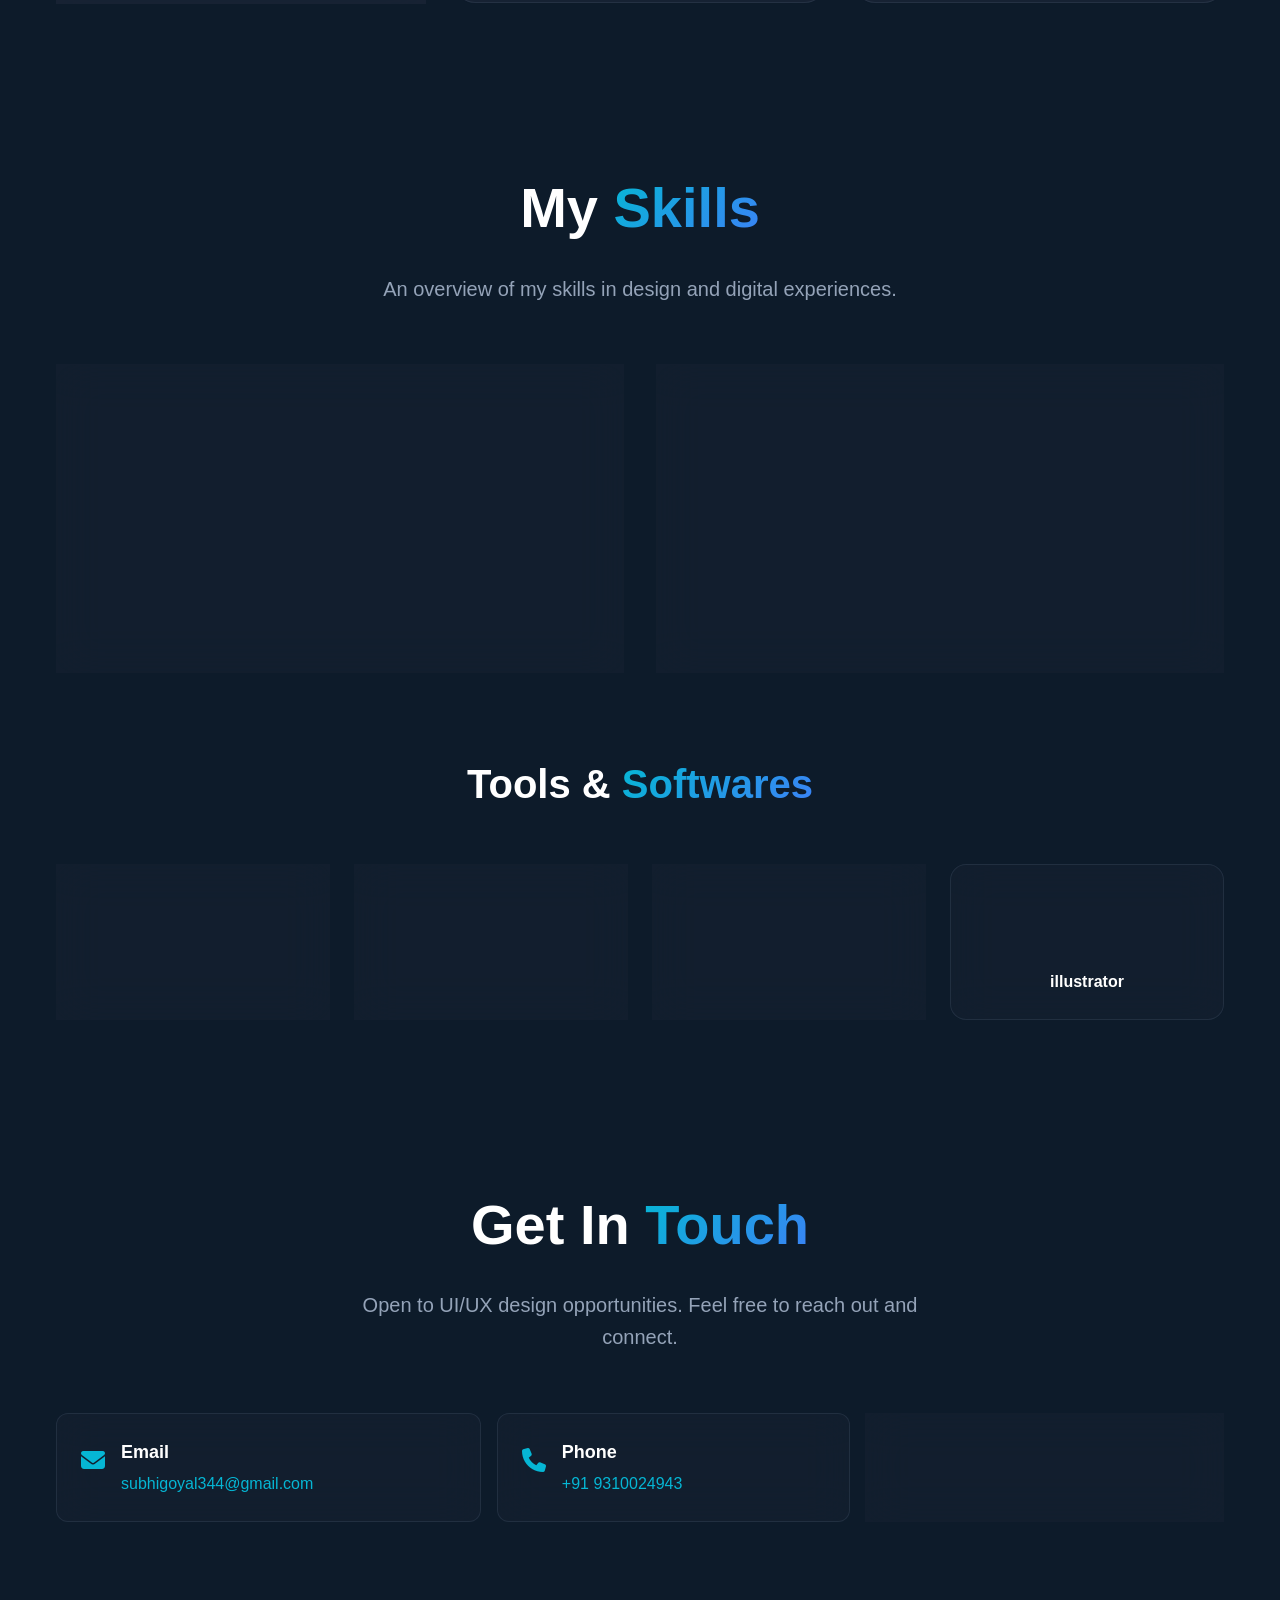
==== commit 1f9b34ef: "Add files via upload" ====
--- a/index.html
+++ b/index.html
@@ -11,15 +11,16 @@
 <body>
     <nav class="nav">
         <div class="container">
-            <div class="logo">
-                <a href="#">Your Logo</a>
+             <div class="logo">
+                <h2 class="gradient-text"><b>Portfolio</b></h2>
             </div>
             <div id="mainListDiv" class="main_list">
                 <ul class="navlinks">
-                    <li><a href="#">About</a></li>
-                    <li><a href="#">Portfolio</a></li>
-                    <li><a href="#">Services</a></li>
-                    <li><a href="#">Contact</a></li>
+                    <li><a href="#home">Home</a></li>
+                    <li><a href="#about">About</a></li>
+                    <li><a href="#work">Work</a></li>
+                    <li><a href="#skills">Skills</a></li>
+                    <li><a href="#contact">Contact</a></li>
                 </ul>
             </div>
             <span class="navTrigger">
@@ -38,8 +39,8 @@
                     <span class="title-line gradient-text">UI/UX Designer</span>
                 </h1>
             <p class="main-description">
-                    Crafting beautiful, intuitive digital experiences that users love.<br>
-                    Specialized in modern web design and user interface development.
+                    I create clean, user-friendly designs<br>
+                    that not only look good but also work seamlessly.
                 </p>
 
                 <div class="main-buttons">
@@ -59,7 +60,7 @@
                     About <span class="gradient-text">Me</span>
                 </h2>
                 <p class="section-subtitle">
-                    Passionate designer with a love for creating meaningful digital experiences
+                    Turning ideas into creative visuals that speak, engage, and inspire.
                 </p>
             </div>
     
@@ -71,9 +72,8 @@
                             <h3>Hello, I'm Shubhi Goyal</h3>
                             <div class="about-description">
                                 <p>
-                                    I am a passionate and creative UI/UX designer focused on crafting intuitive and
-                                    visually appealing digital experiences. My goal is to build user-centric solutions
-                                    that are both functional and delightful.
+                                    I design clean and engaging digital experiences with a focus on usability and creativity. 
+                                    My aim is to build interfaces that not only look good but also work seamlessly
                                 </p>
 
                                 </p>
@@ -138,8 +138,7 @@
                     My <span class="gradient-text">Work</span>
                 </h2>
                 <p class="section-subtitle">
-                    A showcase of projects that demonstrate my passion for creating exceptional user experiences
-                </p>
+                    Collection of projects that showcasing my design skills and creative thinking.
             </div>
 
             <div class="filter-tabs">
@@ -239,7 +238,7 @@
                     My <span class="gradient-text">Skills</span>
                 </h2>
                 <p class="section-subtitle">
-                    A comprehensive overview of my technical skills and design capabilities
+                    An overview of my skills in design and digital experiences.
                 </p>
             </div>
 
@@ -316,7 +315,7 @@
                         </div>
                         <div class="skill-item">
                             <div class="skill-info">
-                                <span>JavaScript</span>
+                                <span>Bootstrap</span>
                                 <span>85%</span>
                             </div>
                             <div class="skill-bar">
@@ -329,7 +328,7 @@
 
             <div class="tools-section">
                 <h3 class="tools-title">
-                    Tools & <span class="gradient-text">Technologies</span>
+                    Tools & <span class="gradient-text">Softwares</span>
                 </h3>
                 <div class="tools-grid">
                     <div class="tool-item">
@@ -371,7 +370,7 @@
                     Get In <span class="gradient-text">Touch</span>
                 </h2>
                 <p class="section-subtitle">
-                    Ready to start your next project? Let's create something amazing together.
+                    Open to UI/UX design opportunities. Feel free to reach out and connect.
                 </p>
             </div>
             
--- a/style.css
+++ b/style.css
@@ -718,6 +718,10 @@
     /* .work-section2 {
         margin: 0px !important;
     } */
+
+    .image-row img {
+        width: 100% !important;
+    }
 
    .navTrigger {
         display: block;
